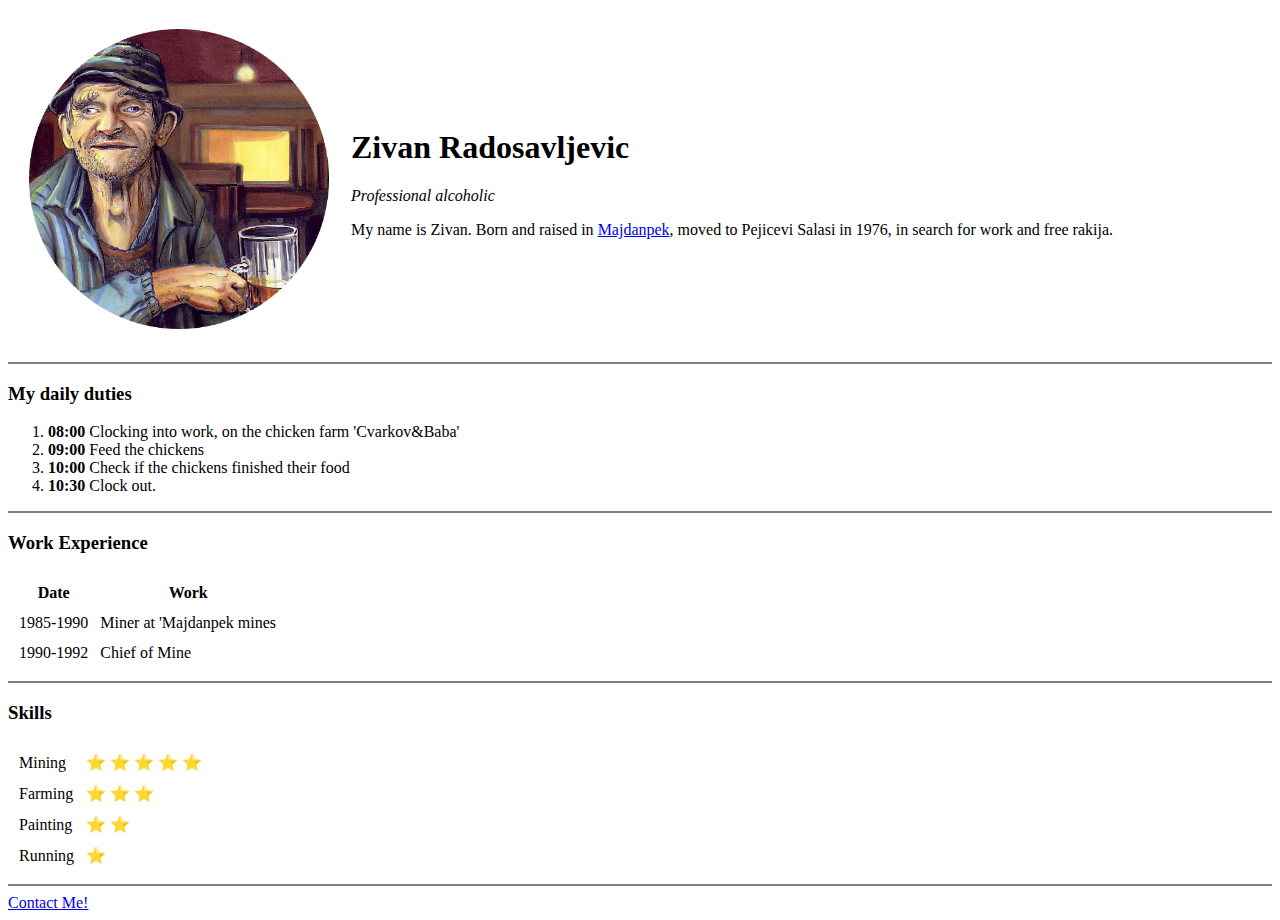
==== index.html @ f3f398d7 "Initial files" ====
<!DOCTYPE html>
<html lang="en" dir="ltr">

<head>
  <meta charset="utf-8">
  <title>Zivan's site</title>
</head>

<body>
  <table cellspacing="20">
    <tr>
      <td><img src="zivan-modified.png" width="300" height="300" /></td>
      <td>  <h1>Zivan Radosavljevic</h1>
        <p></p><em>Professional alcoholic</em></p>
        <p>My name is Zivan. Born and raised in <a href="https://majdanpek.rs/">Majdanpek</a>, moved to Pejicevi Salasi in 1976, in search for work and free rakija.</p>
</td>
    </tr>
  </table>

  <hr size="2" noshade>

  <h3>My daily duties</h3>
  <ol>
    <li><strong>08:00</strong> Clocking into work, on the chicken farm 'Cvarkov&Baba'</li>
    <li><strong>09:00</strong> Feed the chickens</li>
    <li><strong>10:00</strong> Check if the chickens finished their food</li>
    <li><strong>10:30</strong> Clock out.</li>
  </ol>
  <hr size="2" noshade>
  <h3>Work Experience</h3>
  <table cellspacing="10">
    <thead>
      <th>Date</th>
      <th>Work</th>
    </thead>
    <tbody>
      <tr>
        <td>1985-1990</td>
        <td>Miner at 'Majdanpek mines</td>
      </tr>
      <tr>
        <td>1990-1992</td>
        <td>Chief of Mine</td>
      </tr>

    </tbody>

  </table>


  <hr size="2" noshade>
  <h3>Skills</h3>
  <table cellspacing="10">

    <tbody>
      <tr>
        <td>Mining</td>
        <td>&#11088 &#11088 &#11088 &#11088 &#11088</td>
      </tr>
      <tr>
        <td>Farming</td>
        <td>&#11088 &#11088 &#11088</td>
      </tr>
      <tr>
        <td>Painting</td>
        <td>&#11088 &#11088</td>
      </tr>
      <tr>
        <td>Running</td>
        <td>&#11088</td>
      </tr>
    </tbody>

  </table>
  <hr size="2" noshade>
  <a href="contact.html">Contact Me!</a>

</body>

</html>
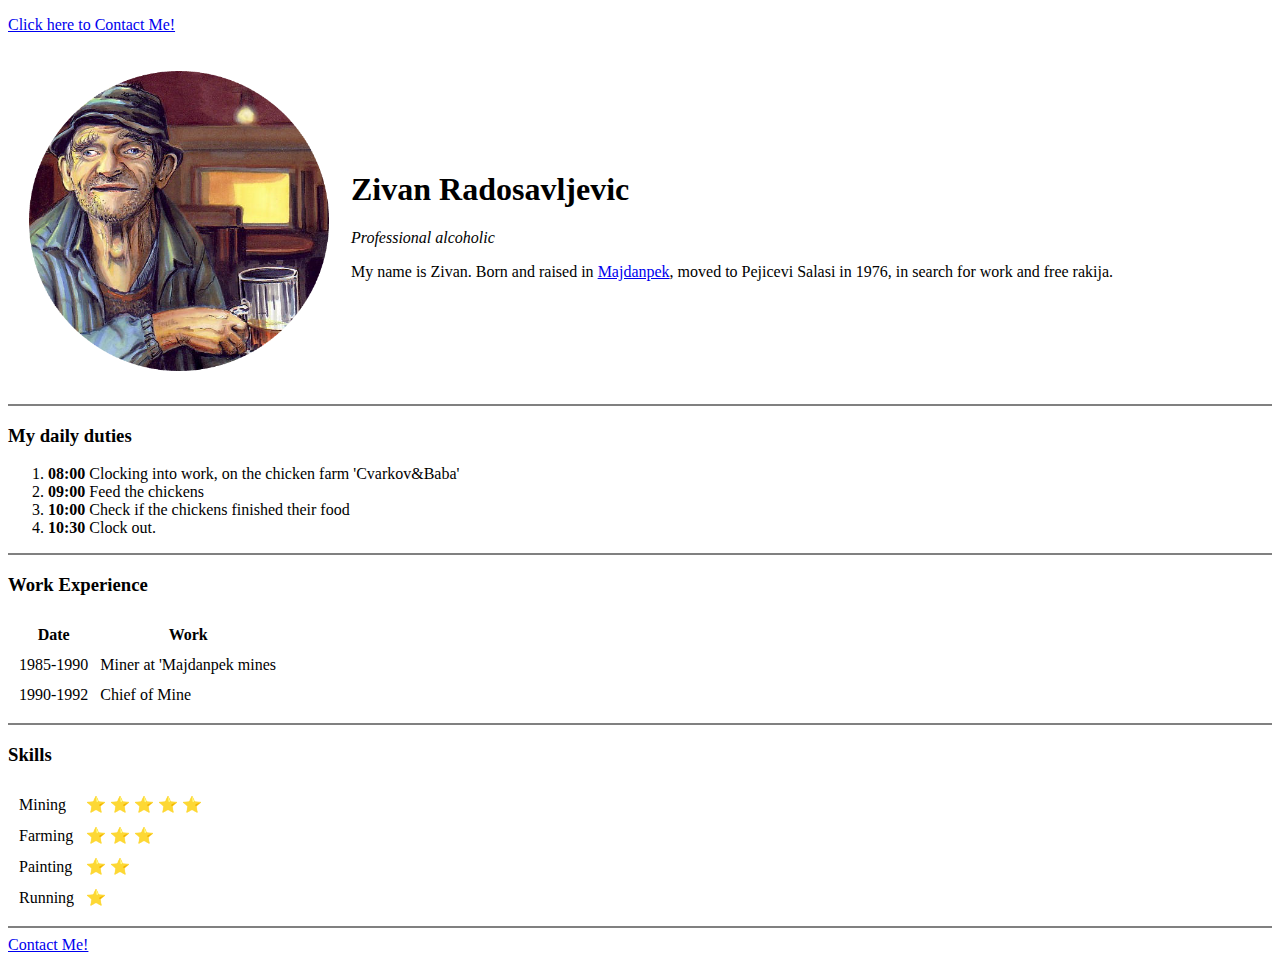
==== commit 6ea79d3f: "Update index.html" ====
--- a/index.html
+++ b/index.html
@@ -14,6 +14,7 @@
         <p></p><em>Professional alcoholic</em></p>
         <p>My name is Zivan. Born and raised in <a href="https://majdanpek.rs/">Majdanpek</a>, moved to Pejicevi Salasi in 1976, in search for work and free rakija.</p>
 </td>
+<p><a href="contact.html">Click here to Contact Me!</a></p>  
     </tr>
   </table>
 
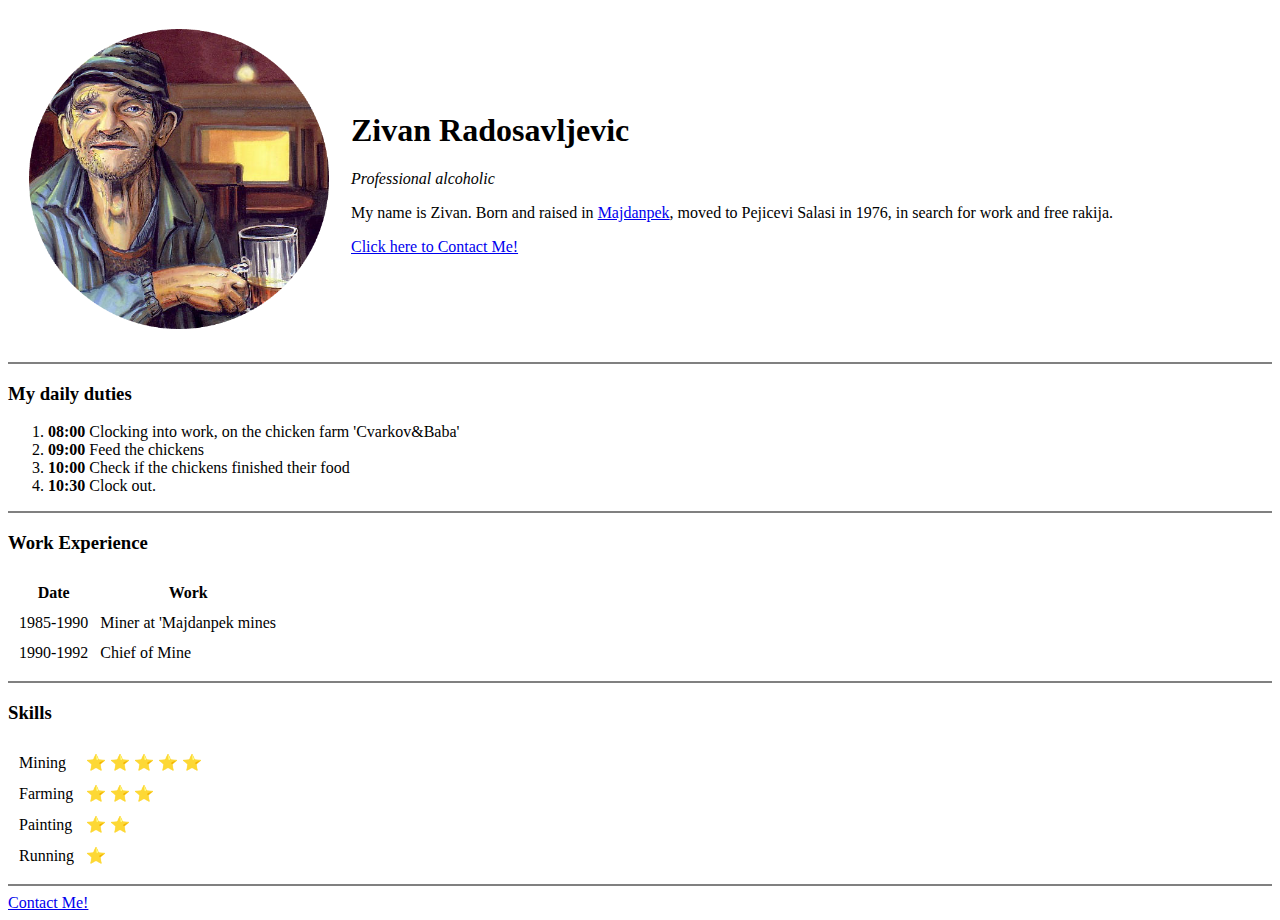
==== commit c1955cd1: "Update index.html" ====
--- a/index.html
+++ b/index.html
@@ -13,8 +13,9 @@
       <td>  <h1>Zivan Radosavljevic</h1>
         <p></p><em>Professional alcoholic</em></p>
         <p>My name is Zivan. Born and raised in <a href="https://majdanpek.rs/">Majdanpek</a>, moved to Pejicevi Salasi in 1976, in search for work and free rakija.</p>
+        <p><a href="contact.html">Click here to Contact Me!</a></p>  
 </td>
-<p><a href="contact.html">Click here to Contact Me!</a></p>  
+
     </tr>
   </table>
 
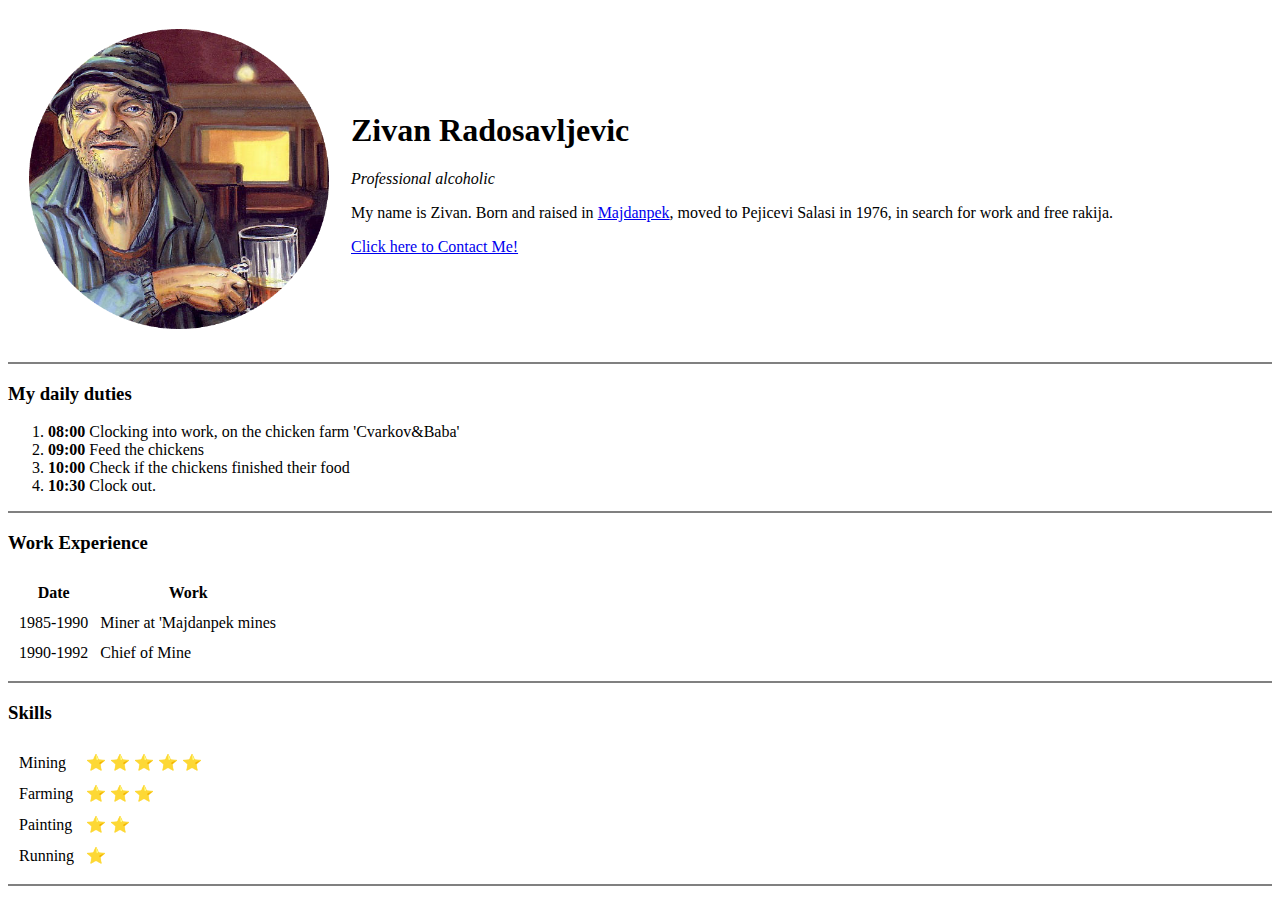
==== commit f00c81b6: "Update index.html" ====
--- a/index.html
+++ b/index.html
@@ -75,7 +75,7 @@
 
   </table>
   <hr size="2" noshade>
-  <a href="contact.html">Contact Me!</a>
+  
 
 </body>
 
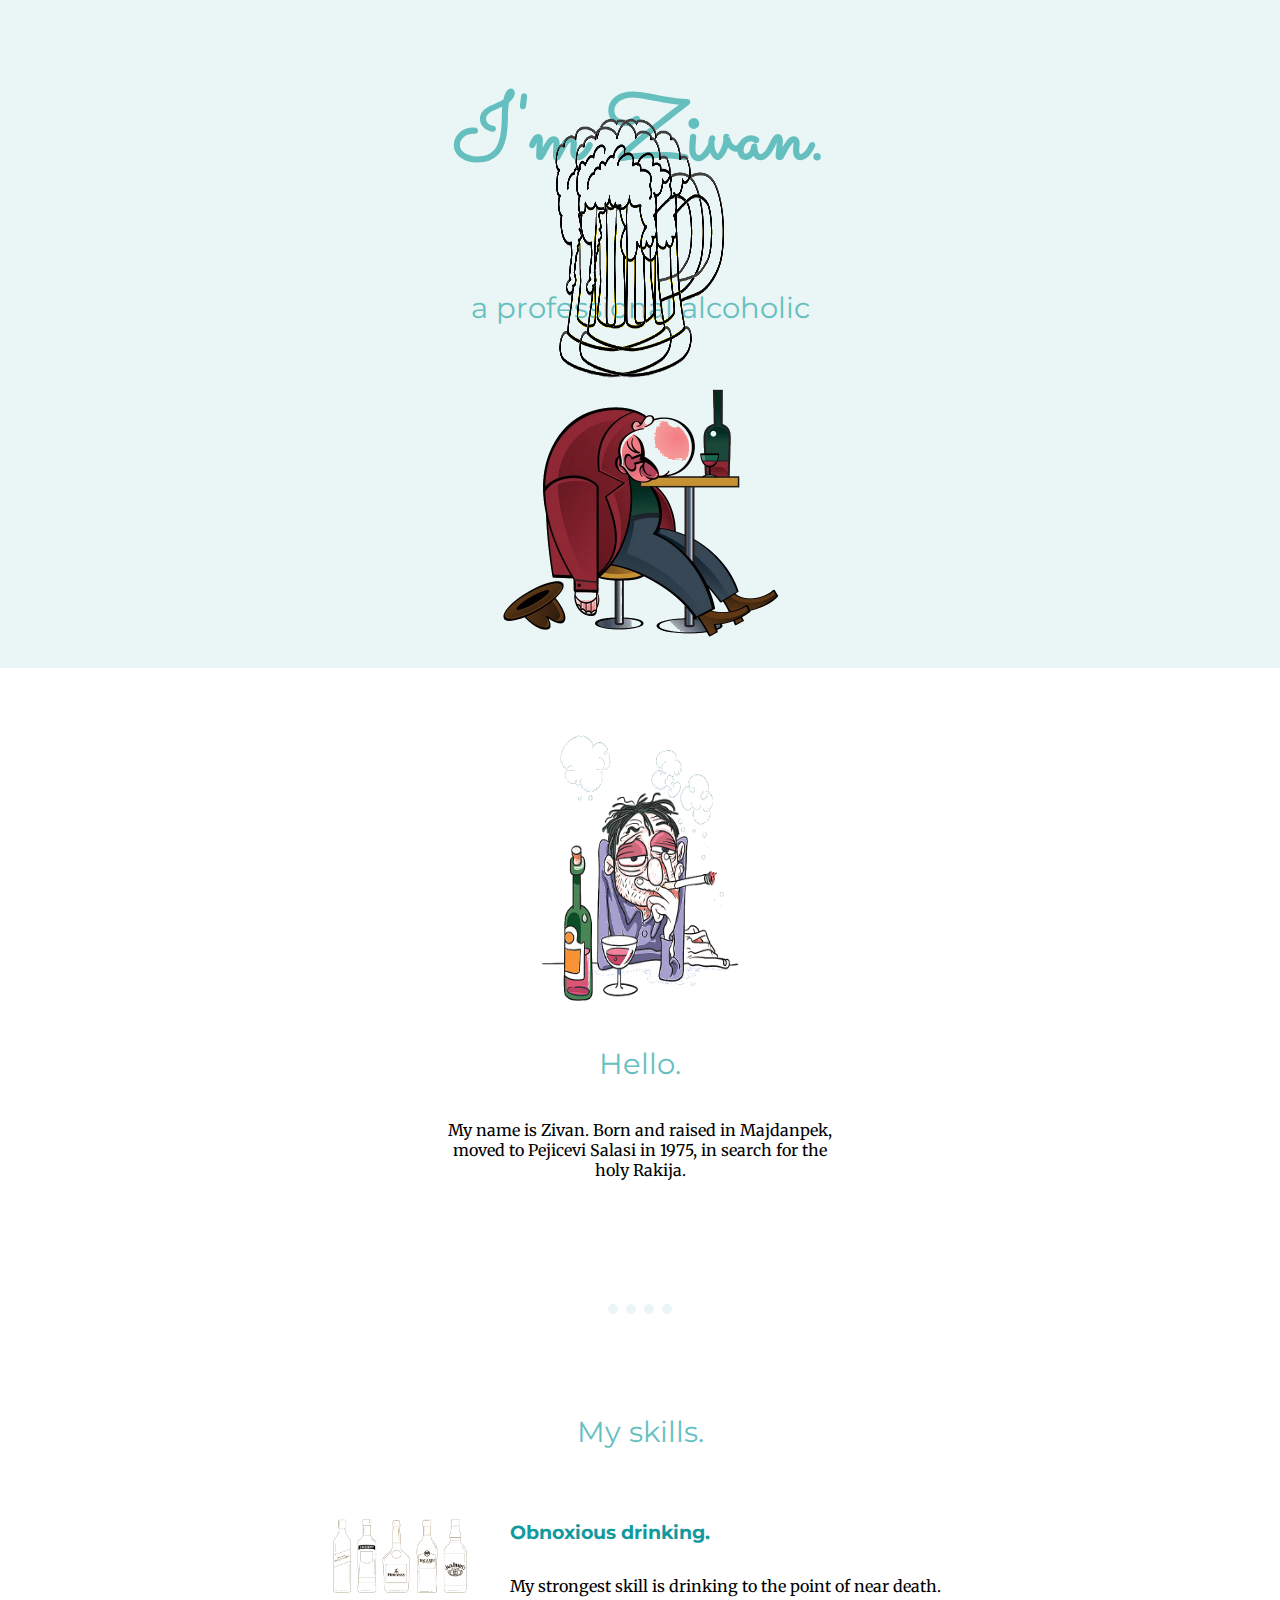
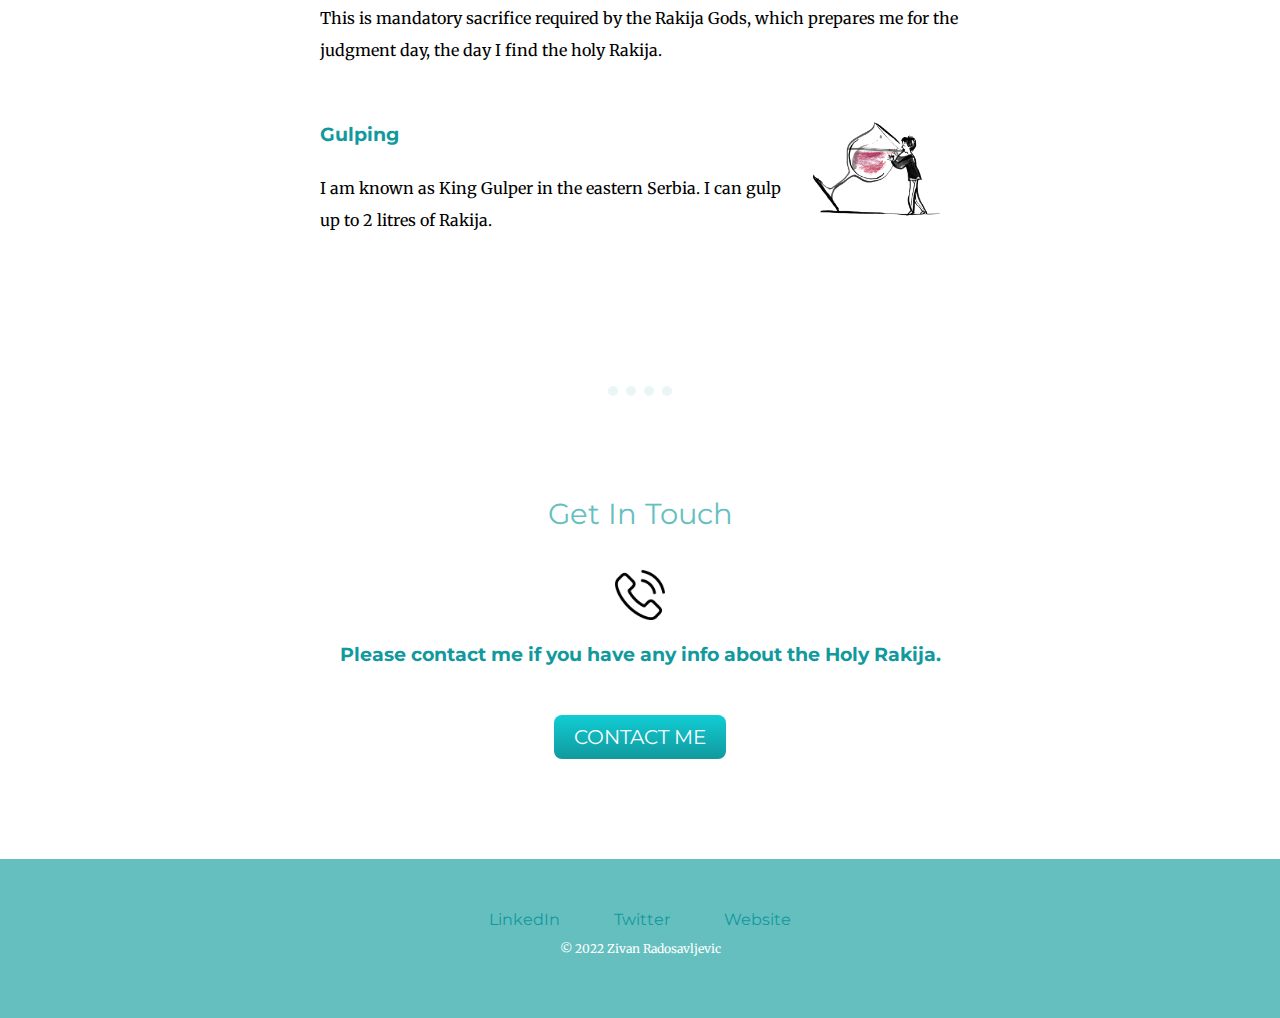
==== commit 761be64b: "added new site" ====
--- a/index.html
+++ b/index.html
@@ -1,82 +1,63 @@
 <!DOCTYPE html>
 <html lang="en" dir="ltr">
+  <head>
+    <meta charset="utf-8">
+    <title>Zivan Radosavljevic</title>
+    <link rel="stylesheet" href="css/styles.css">
+    <link rel="icon" href="favicon.ico">
+    <link rel="preconnect" href="https://fonts.googleapis.com">
+<link rel="preconnect" href="https://fonts.gstatic.com" crossorigin>
+<link href="https://fonts.googleapis.com/css2?family=Merriweather&family=Montserrat&family=Sacramento&display=swap" rel="stylesheet">
+  </head>
+  <body>
+    <div class="top-container">
+      <img class="top-cloud" src="images/beer.png" alt="cloud">
+      <h1>I'm Zivan.</h1>
+      <h2>a professional alcoholic</h2>
+      <img class="bottom-cloud" src="images/beer.png" alt="cloud">
+      <img class="alcoholic" src="images/alcoholic2.png" alt="mnt">
+   </div>
 
-<head>
-  <meta charset="utf-8">
-  <title>Zivan's site</title>
-</head>
+      <div class="middle-container">
+        <div class="profile">
+          <img class="zivan" src="images/alcoholic5.png" alt="zivan">
+          <h2>Hello.</h2>
+          <p>My name is Zivan. Born and raised in Majdanpek, moved to Pejicevi Salasi in 1975, in search for the holy Rakija.</p>
+        </div>
+        <hr>
+        <div class="skills">
+          <h2>My skills.</h2>
+          <div class="skill-row">
+            <img class="drinks" src="images/drinks.png" alt="drinks">
+            <h3>Obnoxious drinking.</h3>
+            <p>My strongest skill is drinking to the point of near death. This is mandatory sacrifice required by the Rakija Gods, which prepares me for the judgment day, the day I find the holy Rakija.</p>
+          </div>
 
-<body>
-  <table cellspacing="20">
-    <tr>
-      <td><img src="zivan-modified.png" width="300" height="300" /></td>
-      <td>  <h1>Zivan Radosavljevic</h1>
-        <p></p><em>Professional alcoholic</em></p>
-        <p>My name is Zivan. Born and raised in <a href="https://majdanpek.rs/">Majdanpek</a>, moved to Pejicevi Salasi in 1976, in search for work and free rakija.</p>
-        <p><a href="contact.html">Click here to Contact Me!</a></p>  
-</td>
-
-    </tr>
-  </table>
-
-  <hr size="2" noshade>
-
-  <h3>My daily duties</h3>
-  <ol>
-    <li><strong>08:00</strong> Clocking into work, on the chicken farm 'Cvarkov&Baba'</li>
-    <li><strong>09:00</strong> Feed the chickens</li>
-    <li><strong>10:00</strong> Check if the chickens finished their food</li>
-    <li><strong>10:30</strong> Clock out.</li>
-  </ol>
-  <hr size="2" noshade>
-  <h3>Work Experience</h3>
-  <table cellspacing="10">
-    <thead>
-      <th>Date</th>
-      <th>Work</th>
-    </thead>
-    <tbody>
-      <tr>
-        <td>1985-1990</td>
-        <td>Miner at 'Majdanpek mines</td>
-      </tr>
-      <tr>
-        <td>1990-1992</td>
-        <td>Chief of Mine</td>
-      </tr>
-
-    </tbody>
-
-  </table>
+          <div class="skill-row">
+            <img class="drinks2" src="images/drinks2.png" alt="dr2">
+            <h3>Gulping</h3>
+            <p>I am known as King Gulper in the eastern Serbia. I can gulp up to 2 litres of Rakija.</p>
+          </div>
+        </div>
+        <hr>
+        <div class="contact-me">
+          <h2>Get In Touch</h2>
+          <img class="phone" src="images/phone-call.png" alt="phone"> 
+          <h3>Please contact me if you have any info about the Holy Rakija. </h3>
+          <a class="btn" href="mailto:chickenzzzforever@gmail.com">CONTACT ME</a>
 
 
-  <hr size="2" noshade>
-  <h3>Skills</h3>
-  <table cellspacing="10">
+        </div>
+      </div>
 
-    <tbody>
-      <tr>
-        <td>Mining</td>
-        <td>&#11088 &#11088 &#11088 &#11088 &#11088</td>
-      </tr>
-      <tr>
-        <td>Farming</td>
-        <td>&#11088 &#11088 &#11088</td>
-      </tr>
-      <tr>
-        <td>Painting</td>
-        <td>&#11088 &#11088</td>
-      </tr>
-      <tr>
-        <td>Running</td>
-        <td>&#11088</td>
-      </tr>
-    </tbody>
 
-  </table>
-  <hr size="2" noshade>
-  
+      <div class="bottom-container">
+        <a class="footer-link" href="https://www.linkedin.com/" target="_blank">LinkedIn</a>
+        <a class="footer-link" href="https://twitter.com/" target="_blank">Twitter</a>
+        <a class="footer-link" href="https://www.majdanpek.rs/" target="_blank">Website</a>
+        <p class="copy">© 2022 Zivan Radosavljevic</p>
+      </div>
 
-</body>
 
+  </body>
 </html>
--- a/css/styles.css
+++ b/css/styles.css
@@ -0,0 +1,177 @@
+.top-container {
+  background-color:  #EAF6F6;
+  position: relative;
+
+
+}
+
+.middle-container {
+margin-bottom: 100px;
+margin-top: 50px;
+}
+
+.bottom-container {
+  padding-top: 50px;
+  padding-bottom: 50px;
+  background-color:  #66BFBF;
+
+}
+
+body {
+  margin: 0px;
+  text-align: center;
+  font-family: 'Merriweather',serif;
+}
+
+h1 {
+  color: #66BFBF;
+  font-size: 5.625rem;
+  padding-top: 50px;
+  font-family: 'Sacramento', cursive;
+  line-height: 2;
+  margin-top: 0;
+}
+
+h2 {
+  color: #66BFBF;
+  font-size: 1.8rem;
+  font-family: 'Montserrat', sans-serif;
+  font-weight: normal;
+  padding-bottom: 15px;
+  
+}
+
+h3 {
+  color: #11999E;
+  font-family: 'Montserrat', sans-serif;
+}
+
+
+
+
+
+.bottom-cloud {
+  height: 300px;
+  width: 300px;
+  position: absolute;
+  left:500px;
+  top:100px;
+}
+
+.top-cloud {
+  height: 300px;
+  width: 300px;
+position:absolute;
+right:500px;
+top:100px;
+
+
+}
+
+.zivan {
+  height: 300px;
+  width: 300px;
+}
+
+.drinks {
+
+  width: 25%;
+  float:left;
+  margin-right: 30px;
+}
+
+.drinks2 {
+
+  width: 25%;
+  float: right;
+
+}
+
+
+
+.skill-row {
+  text-align: left;
+  margin: 50px auto 50px auto ;
+  width: 50%;
+  line-height: 2;
+}
+
+.skills {
+  margin-top: 100px;
+  margin-bottom: 150px;
+}
+
+.contact-me {
+  margin-top: 100px;
+  margin-bottom: 100px;
+}
+
+.profile {
+
+  width: 30%;
+  margin: auto;
+  padding-bottom: 100px;
+}
+
+
+hr {
+  border-top: dotted 1px;
+  border-style: none none dotted;
+  width: 5%;
+  color: #EAF6F6;
+  border-width: 10px;
+}
+
+.btn {
+  background: #11cdd4;
+  background-image: -webkit-linear-gradient(top, #11cdd4, #11999e);
+  background-image: -moz-linear-gradient(top, #11cdd4, #11999e);
+  background-image: -ms-linear-gradient(top, #11cdd4, #11999e);
+  background-image: -o-linear-gradient(top, #11cdd4, #11999e);
+  background-image: linear-gradient(to bottom, #11cdd4, #11999e);
+  -webkit-border-radius: 8;
+  -moz-border-radius: 8;
+  border-radius: 8px;
+  font-family: 'Montserrat', sans-serif;
+  color: #ffffff;
+  font-size: 20px;
+  padding: 10px 20px 10px 20px;
+  border: solid #1f628d 0px;
+  text-decoration: none;
+  display: inline-block;
+  margin-top:30px;
+}
+
+.btn:hover {
+  background: #30e3cb;
+  background-image: -webkit-linear-gradient(top, #30e3cb, ##2bc4ad);
+  background-image: -moz-linear-gradient(top, #30e3cb, ##2bc4ad);
+  background-image: -ms-linear-gradient(top, #30e3cb, ##2bc4ad);
+  background-image: -o-linear-gradient(top, #30e3cb, ##2bc4ad);
+  background-image: linear-gradient(to bottom, #30e3cb, ##2bc4ad);
+  text-decoration: none;
+}
+
+.footer-link {
+  color: #11999E;
+  font-family: 'Montserrat', sans-serif;
+  margin-right: 25px;
+  margin-left: 25px;
+  text-decoration: none;
+}
+
+.copy {
+  color: white;
+  font-size: 0.75rem;
+
+}
+
+.alcoholic {
+  height: 300px;
+  width: 300px;
+}
+
+.phone {
+  height: 50px;
+  width: 50px;
+}
